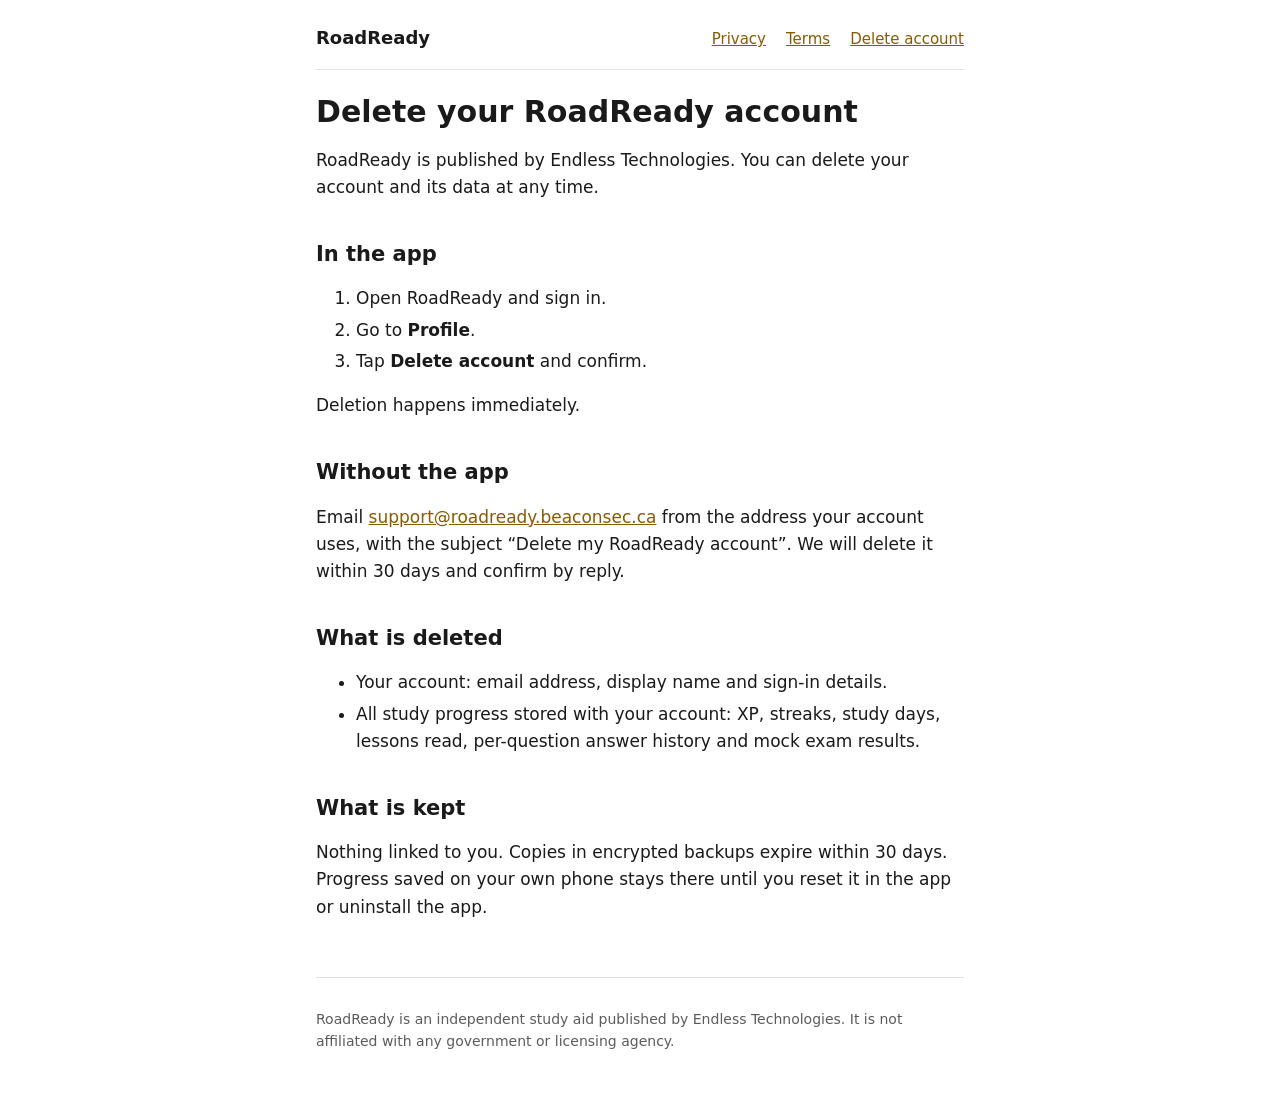
==== delete-account.html @ a384194f "RoadReady website: support, privacy, terms, delete account Co-Authored-By: Claude Opus 5.5 <noreply@" ====
<!doctype html>
<html lang="en">
<head>
<meta charset="utf-8">
<meta name="viewport" content="width=device-width, initial-scale=1">
<title>Delete your RoadReady account</title>
<link rel="icon" type="image/png" href="favicon.png">
<link rel="stylesheet" href="style.css">
</head>
<body>
<nav>
  <a class="brand" href="./">RoadReady</a>
  <a href="privacy.html">Privacy</a>
  <a href="terms.html">Terms</a>
  <a href="delete-account.html">Delete account</a>
</nav>

<h1>Delete your RoadReady account</h1>
<p>RoadReady is published by Endless Technologies. You can delete your account and its data at any time.</p>

<h2>In the app</h2>
<ol>
  <li>Open RoadReady and sign in.</li>
  <li>Go to <strong>Profile</strong>.</li>
  <li>Tap <strong>Delete account</strong> and confirm.</li>
</ol>
<p>Deletion happens immediately.</p>

<h2>Without the app</h2>
<p>Email <a href="mailto:support@roadready.beaconsec.ca?subject=Delete%20my%20RoadReady%20account">support@roadready.beaconsec.ca</a>
from the address your account uses, with the subject “Delete my RoadReady account”. We will delete it
within 30 days and confirm by reply.</p>

<h2>What is deleted</h2>
<ul>
  <li>Your account: email address, display name and sign-in details.</li>
  <li>All study progress stored with your account: XP, streaks, study days, lessons read, per-question
      answer history and mock exam results.</li>
</ul>

<h2>What is kept</h2>
<p>Nothing linked to you. Copies in encrypted backups expire within 30 days. Progress saved on your own
phone stays there until you reset it in the app or uninstall the app.</p>

<footer>
  <p>RoadReady is an independent study aid published by Endless Technologies. It is not affiliated with any
  government or licensing agency.</p>
</footer>
</body>
</html>
---- style.css ----
:root {
  --bg: #ffffff;
  --text: #1a1a1a;
  --muted: #5c5c5c;
  --border: #e3e3e3;
  --surface: #f6f5f2;
  --link: #8a5a00;
}
@media (prefers-color-scheme: dark) {
  :root {
    --bg: #121212;
    --text: #eeeeee;
    --muted: #a8a8a8;
    --border: #2e2e2e;
    --surface: #1c1c1c;
    --link: #f5b942;
  }
}
* { box-sizing: border-box; }
body {
  font: 17px/1.6 system-ui, -apple-system, "Segoe UI", sans-serif;
  max-width: 680px;
  margin: 0 auto;
  padding: 24px 16px 48px;
  color: var(--text);
  background: var(--bg);
}
a { color: var(--link); }
nav {
  display: flex;
  flex-wrap: wrap;
  gap: 4px 20px;
  align-items: baseline;
  padding-bottom: 16px;
  margin-bottom: 24px;
  border-bottom: 1px solid var(--border);
  font-size: 15px;
}
nav .brand { font-weight: 700; font-size: 18px; color: var(--text); text-decoration: none; margin-right: auto; }
h1 { font-size: 30px; line-height: 1.2; margin: 0 0 8px; }
h2 { font-size: 21px; line-height: 1.3; margin: 40px 0 8px; }
h3 { font-size: 17px; margin: 28px 0 4px; }
.meta { color: var(--muted); font-size: 15px; margin: 0 0 24px; }
.summary {
  background: var(--surface);
  border: 1px solid var(--border);
  border-radius: 10px;
  padding: 16px 18px;
  margin: 24px 0;
}
.summary p { margin: 0; }
.table-wrap { overflow-x: auto; }
table { border-collapse: collapse; width: 100%; font-size: 16px; }
th, td { text-align: left; vertical-align: top; padding: 8px 12px 8px 0; border-bottom: 1px solid var(--border); }
li { margin: 4px 0; }
footer {
  margin-top: 56px;
  padding-top: 16px;
  border-top: 1px solid var(--border);
  color: var(--muted);
  font-size: 14px;
}
.cards { display: grid; gap: 12px; margin: 24px 0; padding: 0; list-style: none; }
.cards a {
  display: block;
  padding: 14px 18px;
  border: 1px solid var(--border);
  border-radius: 10px;
  background: var(--surface);
  text-decoration: none;
  color: var(--text);
}
.cards a strong { display: block; }
.cards a span { color: var(--muted); font-size: 15px; }
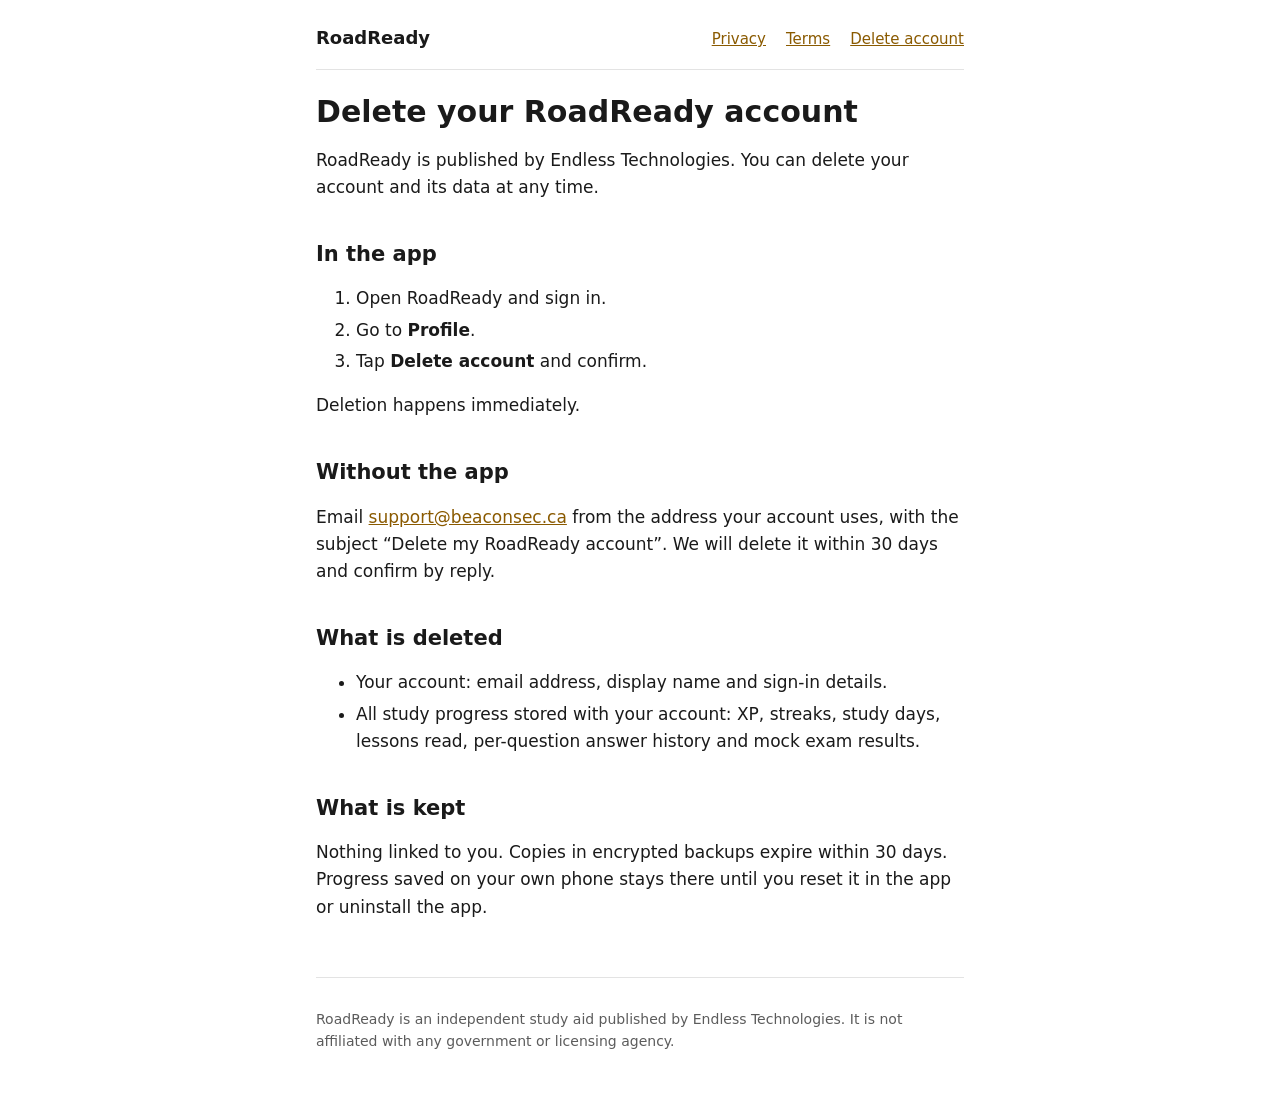
==== commit e5bb78fe: "Support address: support@beaconsec.ca Co-Authored-By: Claude Opus 5.5 <noreply@anthropic.com>" ====
--- a/delete-account.html
+++ b/delete-account.html
@@ -27,7 +27,7 @@
 <p>Deletion happens immediately.</p>
 
 <h2>Without the app</h2>
-<p>Email <a href="mailto:support@roadready.beaconsec.ca?subject=Delete%20my%20RoadReady%20account">support@roadready.beaconsec.ca</a>
+<p>Email <a href="mailto:support@beaconsec.ca?subject=Delete%20my%20RoadReady%20account">support@beaconsec.ca</a>
 from the address your account uses, with the subject “Delete my RoadReady account”. We will delete it
 within 30 days and confirm by reply.</p>
 
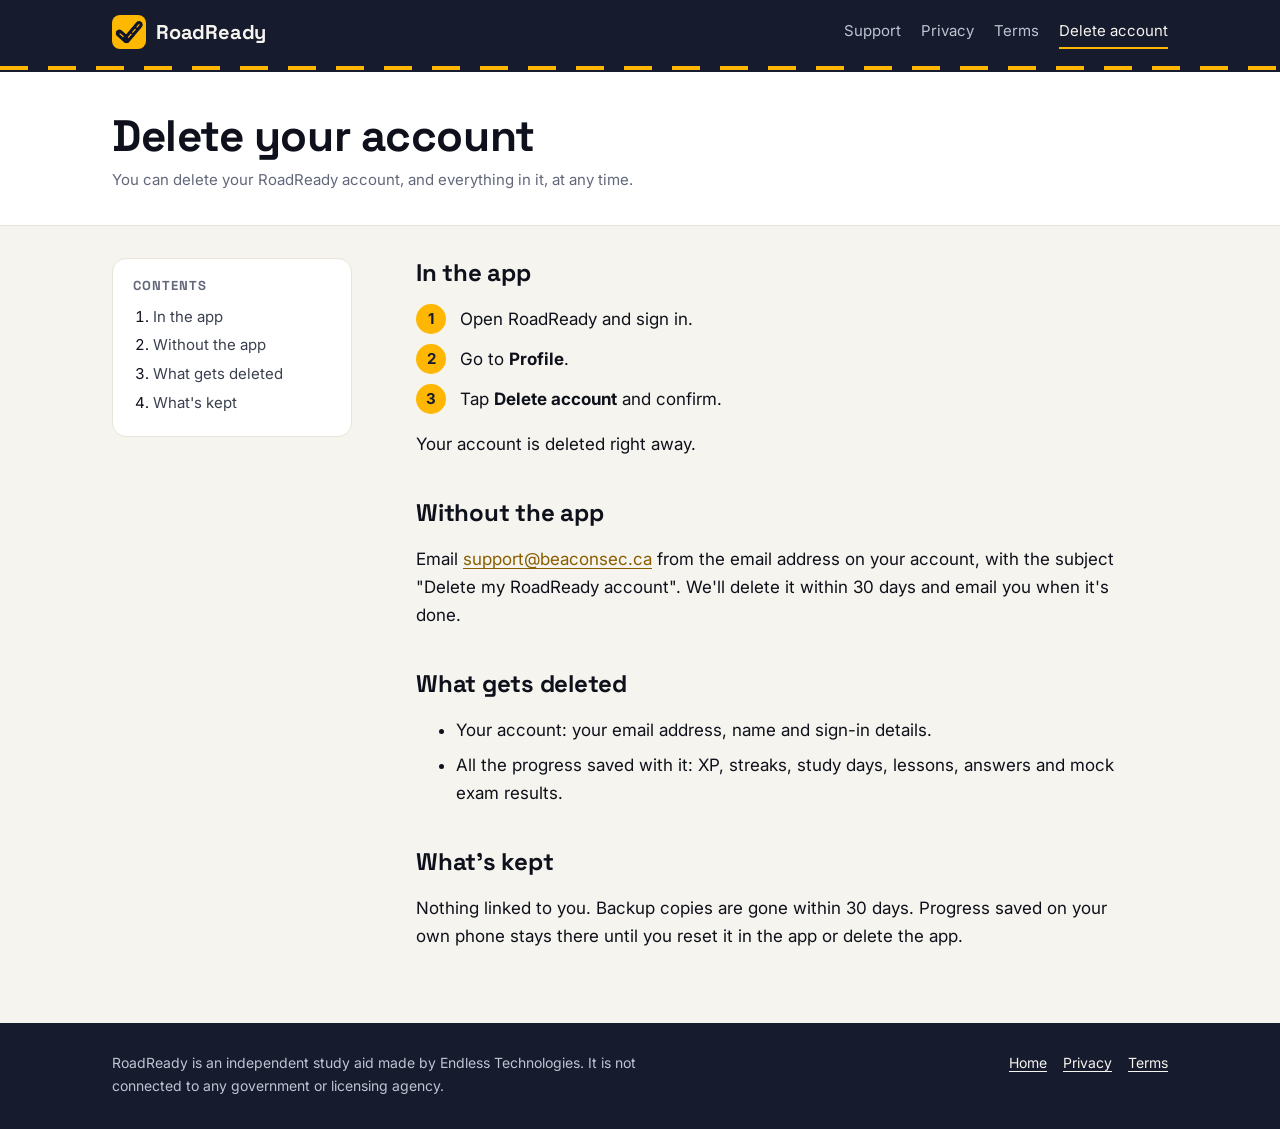
==== commit f0081389: "Plain-language rewrite and new design Co-Authored-By: Claude Opus 5.5 <noreply@anthropic.com>" ====
--- a/delete-account.html
+++ b/delete-account.html
@@ -3,48 +3,85 @@
 <head>
 <meta charset="utf-8">
 <meta name="viewport" content="width=device-width, initial-scale=1">
-<title>Delete your RoadReady account</title>
+<title>RoadReady: Delete your account</title>
+<meta name="description" content="How to delete your RoadReady account and its data.">
+<meta name="theme-color" content="#161b2e">
 <link rel="icon" type="image/png" href="favicon.png">
+<link rel="apple-touch-icon" href="apple-touch-icon.png">
+<link rel="preconnect" href="https://fonts.googleapis.com">
+<link rel="preconnect" href="https://fonts.gstatic.com" crossorigin>
+<link rel="stylesheet" href="https://fonts.googleapis.com/css2?family=Inter:wght@400;600&family=Space+Grotesk:wght@600;700&display=swap">
 <link rel="stylesheet" href="style.css">
 </head>
 <body>
-<nav>
-  <a class="brand" href="./">RoadReady</a>
-  <a href="privacy.html">Privacy</a>
-  <a href="terms.html">Terms</a>
-  <a href="delete-account.html">Delete account</a>
-</nav>
+<header class="site-header">
+  <div class="wrap">
+    <a class="brand" href="./"><img src="icon.png" alt="">RoadReady</a>
+    <nav aria-label="Main">
+      <a href="./#support">Support</a>
+      <a href="privacy.html">Privacy</a>
+      <a href="terms.html">Terms</a>
+      <a href="delete-account.html" aria-current="page">Delete account</a>
+    </nav>
+  </div>
+</header>
+<div class="road" role="presentation"></div>
 
-<h1>Delete your RoadReady account</h1>
-<p>RoadReady is published by Endless Technologies. You can delete your account and its data at any time.</p>
+<main>
+<div class="page-head">
+  <div class="wrap">
+    <h1>Delete your account</h1>
+    <p class="meta">You can delete your RoadReady account, and everything in it, at any time.</p>
+  </div>
+</div>
 
-<h2>In the app</h2>
-<ol>
-  <li>Open RoadReady and sign in.</li>
-  <li>Go to <strong>Profile</strong>.</li>
-  <li>Tap <strong>Delete account</strong> and confirm.</li>
-</ol>
-<p>Deletion happens immediately.</p>
+<div class="wrap doc">
+  <nav class="toc" aria-label="Contents">
+    <h2>Contents</h2>
+    <ol>
+      <li><a href="#app">In the app</a></li>
+      <li><a href="#email">Without the app</a></li>
+      <li><a href="#deleted">What gets deleted</a></li>
+      <li><a href="#kept">What's kept</a></li>
+    </ol>
+  </nav>
 
-<h2>Without the app</h2>
-<p>Email <a href="mailto:support@beaconsec.ca?subject=Delete%20my%20RoadReady%20account">support@beaconsec.ca</a>
-from the address your account uses, with the subject “Delete my RoadReady account”. We will delete it
-within 30 days and confirm by reply.</p>
+  <article class="text">
+    <h2 id="app">In the app</h2>
+    <ol class="steps">
+      <li>Open RoadReady and sign in.</li>
+      <li>Go to <strong>Profile</strong>.</li>
+      <li>Tap <strong>Delete account</strong> and confirm.</li>
+    </ol>
+    <p>Your account is deleted right away.</p>
 
-<h2>What is deleted</h2>
-<ul>
-  <li>Your account: email address, display name and sign-in details.</li>
-  <li>All study progress stored with your account: XP, streaks, study days, lessons read, per-question
-      answer history and mock exam results.</li>
-</ul>
+    <h2 id="email">Without the app</h2>
+    <p>Email <a href="mailto:support@beaconsec.ca?subject=Delete%20my%20RoadReady%20account">support@beaconsec.ca</a>
+    from the email address on your account, with the subject "Delete my RoadReady account". We'll delete it
+    within 30 days and email you when it's done.</p>
 
-<h2>What is kept</h2>
-<p>Nothing linked to you. Copies in encrypted backups expire within 30 days. Progress saved on your own
-phone stays there until you reset it in the app or uninstall the app.</p>
+    <h2 id="deleted">What gets deleted</h2>
+    <ul>
+      <li>Your account: your email address, name and sign-in details.</li>
+      <li>All the progress saved with it: XP, streaks, study days, lessons, answers and mock exam results.</li>
+    </ul>
 
-<footer>
-  <p>RoadReady is an independent study aid published by Endless Technologies. It is not affiliated with any
-  government or licensing agency.</p>
+    <h2 id="kept">What's kept</h2>
+    <p>Nothing linked to you. Backup copies are gone within 30 days. Progress saved on your own phone stays
+    there until you reset it in the app or delete the app.</p>
+  </article>
+</div>
+</main>
+
+<footer class="site-footer">
+  <div class="wrap">
+    <p>RoadReady is an independent study aid made by Endless Technologies. It is not connected to any government or licensing agency.</p>
+    <nav aria-label="Footer">
+      <a href="./">Home</a>
+      <a href="privacy.html">Privacy</a>
+      <a href="terms.html">Terms</a>
+    </nav>
+  </div>
 </footer>
 </body>
 </html>
--- a/style.css
+++ b/style.css
@@ -1,74 +1,182 @@
+/* RoadReady public pages. Colours and fonts follow the app (lib/theme/app_theme.dart). */
 :root {
-  --bg: #ffffff;
-  --text: #1a1a1a;
-  --muted: #5c5c5c;
-  --border: #e3e3e3;
-  --surface: #f6f5f2;
-  --link: #8a5a00;
+  --amber: #ffb703;
+  --amber-deep: #d99400;
+  --ink: #161b2e;          /* the navy in the app icon */
+  --on-amber: #161b2e;
+  --bg: #f6f4ee;
+  --surface: #ffffff;
+  --surface-alt: #fbfaf6;
+  --text: #0e111b;
+  --muted: #3b4050;
+  --faint: #62687a;
+  --border: #e8e4d9;
+  --link: #8a5d00;         /* amber that reads as text on light, 5.2:1 */
+  --band: #161b2e;
+  --on-band: #f6f4ee;
+  --on-band-muted: #bfc4d1;
+  --wrap: 1120px;
+  --gutter: 16px;
 }
+@media (min-width: 720px) { :root { --gutter: 32px; } }
 @media (prefers-color-scheme: dark) {
-  :root {
-    --bg: #121212;
-    --text: #eeeeee;
-    --muted: #a8a8a8;
-    --border: #2e2e2e;
-    --surface: #1c1c1c;
-    --link: #f5b942;
+  :root:not([data-theme="light"]) {
+    --bg: #12151f;
+    --surface: #1b1f2b;
+    --surface-alt: #222736;
+    --text: #f6f4ee;
+    --muted: #bfc4d1;
+    --faint: #8c93a6;
+    --border: #2a2f3e;
+    --link: #ffb703;
+    --band: #0b0d14;
   }
 }
+
 * { box-sizing: border-box; }
+html { -webkit-text-size-adjust: 100%; scroll-padding-top: 88px; }
 body {
-  font: 17px/1.6 system-ui, -apple-system, "Segoe UI", sans-serif;
-  max-width: 680px;
-  margin: 0 auto;
-  padding: 24px 16px 48px;
+  margin: 0;
+  font: 17px/1.65 "Inter", system-ui, -apple-system, "Segoe UI", sans-serif;
   color: var(--text);
   background: var(--bg);
 }
-a { color: var(--link); }
-nav {
-  display: flex;
-  flex-wrap: wrap;
-  gap: 4px 20px;
-  align-items: baseline;
-  padding-bottom: 16px;
-  margin-bottom: 24px;
-  border-bottom: 1px solid var(--border);
-  font-size: 15px;
+h1, h2, h3, .brand { font-family: "Space Grotesk", "Inter", system-ui, sans-serif; letter-spacing: -0.01em; }
+a { color: var(--link); text-underline-offset: 3px; }
+a:hover { text-decoration-thickness: 2px; }
+img { display: block; }
+.wrap { max-width: var(--wrap); margin: 0 auto; padding: 0 var(--gutter); }
+
+/* Header: full-width navy bar */
+.site-header {
+  position: sticky; top: 0; z-index: 10;
+  background: var(--band);
+  color: var(--on-band);
 }
-nav .brand { font-weight: 700; font-size: 18px; color: var(--text); text-decoration: none; margin-right: auto; }
-h1 { font-size: 30px; line-height: 1.2; margin: 0 0 8px; }
-h2 { font-size: 21px; line-height: 1.3; margin: 40px 0 8px; }
-h3 { font-size: 17px; margin: 28px 0 4px; }
-.meta { color: var(--muted); font-size: 15px; margin: 0 0 24px; }
+.site-header .wrap {
+  display: flex; align-items: center; flex-wrap: wrap;
+  gap: 8px 24px; min-height: 64px; padding-top: 8px; padding-bottom: 8px;
+}
+.brand {
+  display: flex; align-items: center; gap: 10px;
+  color: var(--on-band); text-decoration: none;
+  font-weight: 700; font-size: 20px; margin-right: auto;
+}
+.brand img { width: 34px; height: 34px; border-radius: 8px; }
+.site-header nav { display: flex; flex-wrap: wrap; gap: 4px 20px; font-size: 15px; }
+.site-header nav a { color: var(--on-band-muted); text-decoration: none; padding: 4px 0; border-bottom: 2px solid transparent; }
+.site-header nav a:hover { color: var(--on-band); }
+.site-header nav a[aria-current="page"] { color: var(--on-band); border-bottom-color: var(--amber); }
+
+/* Road-line divider, from the dashes in the icon */
+.road {
+  height: 8px;
+  background:
+    repeating-linear-gradient(90deg, var(--amber) 0 28px, transparent 28px 48px) center / 100% 4px no-repeat,
+    var(--ink);
+}
+
+/* Home hero: amber band */
+.hero { background: var(--amber); color: var(--on-amber); }
+.hero .wrap {
+  display: grid; gap: 24px; align-items: center;
+  padding-top: 48px; padding-bottom: 48px;
+}
+@media (min-width: 720px) {
+  .hero .wrap { grid-template-columns: auto 1fr; gap: 40px; padding-top: 72px; padding-bottom: 72px; }
+}
+.hero img { width: 112px; height: 112px; border-radius: 26px; box-shadow: 0 10px 30px rgba(22, 27, 46, 0.25); }
+@media (min-width: 720px) { .hero img { width: 160px; height: 160px; border-radius: 36px; } }
+.hero h1 { font-size: clamp(36px, 6vw, 56px); line-height: 1.05; margin: 0 0 12px; }
+.hero p { font-size: 19px; margin: 0; max-width: 34em; }
+.pills { display: flex; flex-wrap: wrap; gap: 8px; margin-top: 20px; padding: 0; list-style: none; }
+.pills li {
+  background: var(--ink); color: #f6f4ee;
+  border-radius: 999px; padding: 4px 14px; font-size: 14px; font-weight: 600;
+}
+
+/* Sections on the home page */
+.section { padding: 48px 0; }
+.section h2 { font-size: 28px; margin: 0 0 8px; }
+.section > .wrap > p { max-width: 40em; }
+.features { display: grid; gap: 16px; margin: 24px 0 0; padding: 0; list-style: none; }
+@media (min-width: 720px) { .features { grid-template-columns: repeat(3, 1fr); } }
+.features li {
+  background: var(--surface); border: 1px solid var(--border);
+  border-top: 4px solid var(--amber); border-radius: 14px; padding: 20px;
+}
+.features strong { display: block; font-family: "Space Grotesk", sans-serif; font-size: 19px; margin-bottom: 4px; }
+.features span { color: var(--muted); font-size: 16px; }
+.cards { display: grid; gap: 12px; margin: 24px 0 0; padding: 0; list-style: none; }
+@media (min-width: 720px) { .cards { grid-template-columns: repeat(3, 1fr); } }
+.cards a {
+  display: block; height: 100%; padding: 18px 20px;
+  border: 1px solid var(--border); border-radius: 14px;
+  background: var(--surface); color: var(--text); text-decoration: none;
+  transition: border-color .15s, transform .15s;
+}
+.cards a:hover { border-color: var(--amber-deep); transform: translateY(-2px); }
+.cards strong { display: block; font-size: 18px; }
+.cards strong::after { content: " →"; color: var(--link); }
+.cards span { color: var(--muted); font-size: 15px; }
+.callout {
+  background: var(--surface); border: 1px solid var(--border);
+  border-left: 6px solid var(--amber); border-radius: 14px;
+  padding: 20px 24px; margin-top: 16px; max-width: 40em;
+}
+.callout p { margin: 0; }
+.alt { background: var(--surface-alt); border-top: 1px solid var(--border); border-bottom: 1px solid var(--border); }
+
+/* Document pages: title band, then contents + text */
+.page-head { background: var(--surface); border-bottom: 1px solid var(--border); }
+.page-head .wrap { padding-top: 40px; padding-bottom: 32px; }
+.page-head h1 { font-size: clamp(32px, 5vw, 44px); line-height: 1.1; margin: 0 0 8px; }
+.page-head .meta { color: var(--faint); font-size: 15px; margin: 0; }
+.doc { display: grid; gap: 32px; padding-top: 32px; padding-bottom: 56px; }
+@media (min-width: 960px) {
+  .doc { grid-template-columns: 240px minmax(0, 720px); gap: 64px; }
+  .toc { position: sticky; top: 96px; align-self: start; }
+}
+.toc {
+  background: var(--surface); border: 1px solid var(--border);
+  border-radius: 14px; padding: 16px 20px; font-size: 15px;
+}
+.toc h2 { font-size: 13px; text-transform: uppercase; letter-spacing: .08em; color: var(--faint); margin: 0 0 8px; }
+.toc ol { margin: 0; padding-left: 20px; }
+.toc li { margin: 4px 0; }
+.toc a { color: var(--muted); text-decoration: none; }
+.toc a:hover { color: var(--link); text-decoration: underline; }
+.text h2 { font-size: 24px; line-height: 1.25; margin: 40px 0 8px; }
+.text h2:first-child { margin-top: 0; }
+.text h3 { font-size: 18px; margin: 24px 0 4px; }
+.text li { margin: 6px 0; }
 .summary {
-  background: var(--surface);
-  border: 1px solid var(--border);
-  border-radius: 10px;
-  padding: 16px 18px;
-  margin: 24px 0;
+  background: var(--amber); color: var(--on-amber);
+  border-radius: 14px; padding: 20px 24px; margin: 0 0 32px;
 }
-.summary p { margin: 0; }
+.summary h2 { font-size: 20px; margin: 0 0 8px; }
+.summary ul { margin: 0; padding-left: 20px; }
+.summary a { color: var(--on-amber); }
 .table-wrap { overflow-x: auto; }
 table { border-collapse: collapse; width: 100%; font-size: 16px; }
-th, td { text-align: left; vertical-align: top; padding: 8px 12px 8px 0; border-bottom: 1px solid var(--border); }
-li { margin: 4px 0; }
-footer {
-  margin-top: 56px;
-  padding-top: 16px;
-  border-top: 1px solid var(--border);
-  color: var(--muted);
-  font-size: 14px;
+th, td { text-align: left; vertical-align: top; padding: 10px 16px 10px 0; border-bottom: 1px solid var(--border); }
+th { font-size: 14px; color: var(--faint); font-weight: 600; }
+td:first-child { font-weight: 600; white-space: nowrap; }
+.steps { counter-reset: step; list-style: none; padding: 0; }
+.steps li { counter-increment: step; position: relative; padding-left: 44px; margin: 12px 0; }
+.steps li::before {
+  content: counter(step);
+  position: absolute; left: 0; top: -1px;
+  width: 30px; height: 30px; border-radius: 50%;
+  background: var(--amber); color: var(--on-amber);
+  font-weight: 700; display: grid; place-items: center; font-size: 15px;
 }
-.cards { display: grid; gap: 12px; margin: 24px 0; padding: 0; list-style: none; }
-.cards a {
-  display: block;
-  padding: 14px 18px;
-  border: 1px solid var(--border);
-  border-radius: 10px;
-  background: var(--surface);
-  text-decoration: none;
-  color: var(--text);
-}
-.cards a strong { display: block; }
-.cards a span { color: var(--muted); font-size: 15px; }
+address { font-style: normal; }
+
+/* Footer: full-width navy band */
+.site-footer { background: var(--band); color: var(--on-band-muted); font-size: 14px; }
+.site-footer .wrap { display: grid; gap: 16px; padding-top: 28px; padding-bottom: 32px; }
+@media (min-width: 720px) { .site-footer .wrap { grid-template-columns: 1fr auto; align-items: start; } }
+.site-footer p { margin: 0; max-width: 40em; }
+.site-footer nav { display: flex; flex-wrap: wrap; gap: 4px 16px; }
+.site-footer a { color: var(--on-band); }
